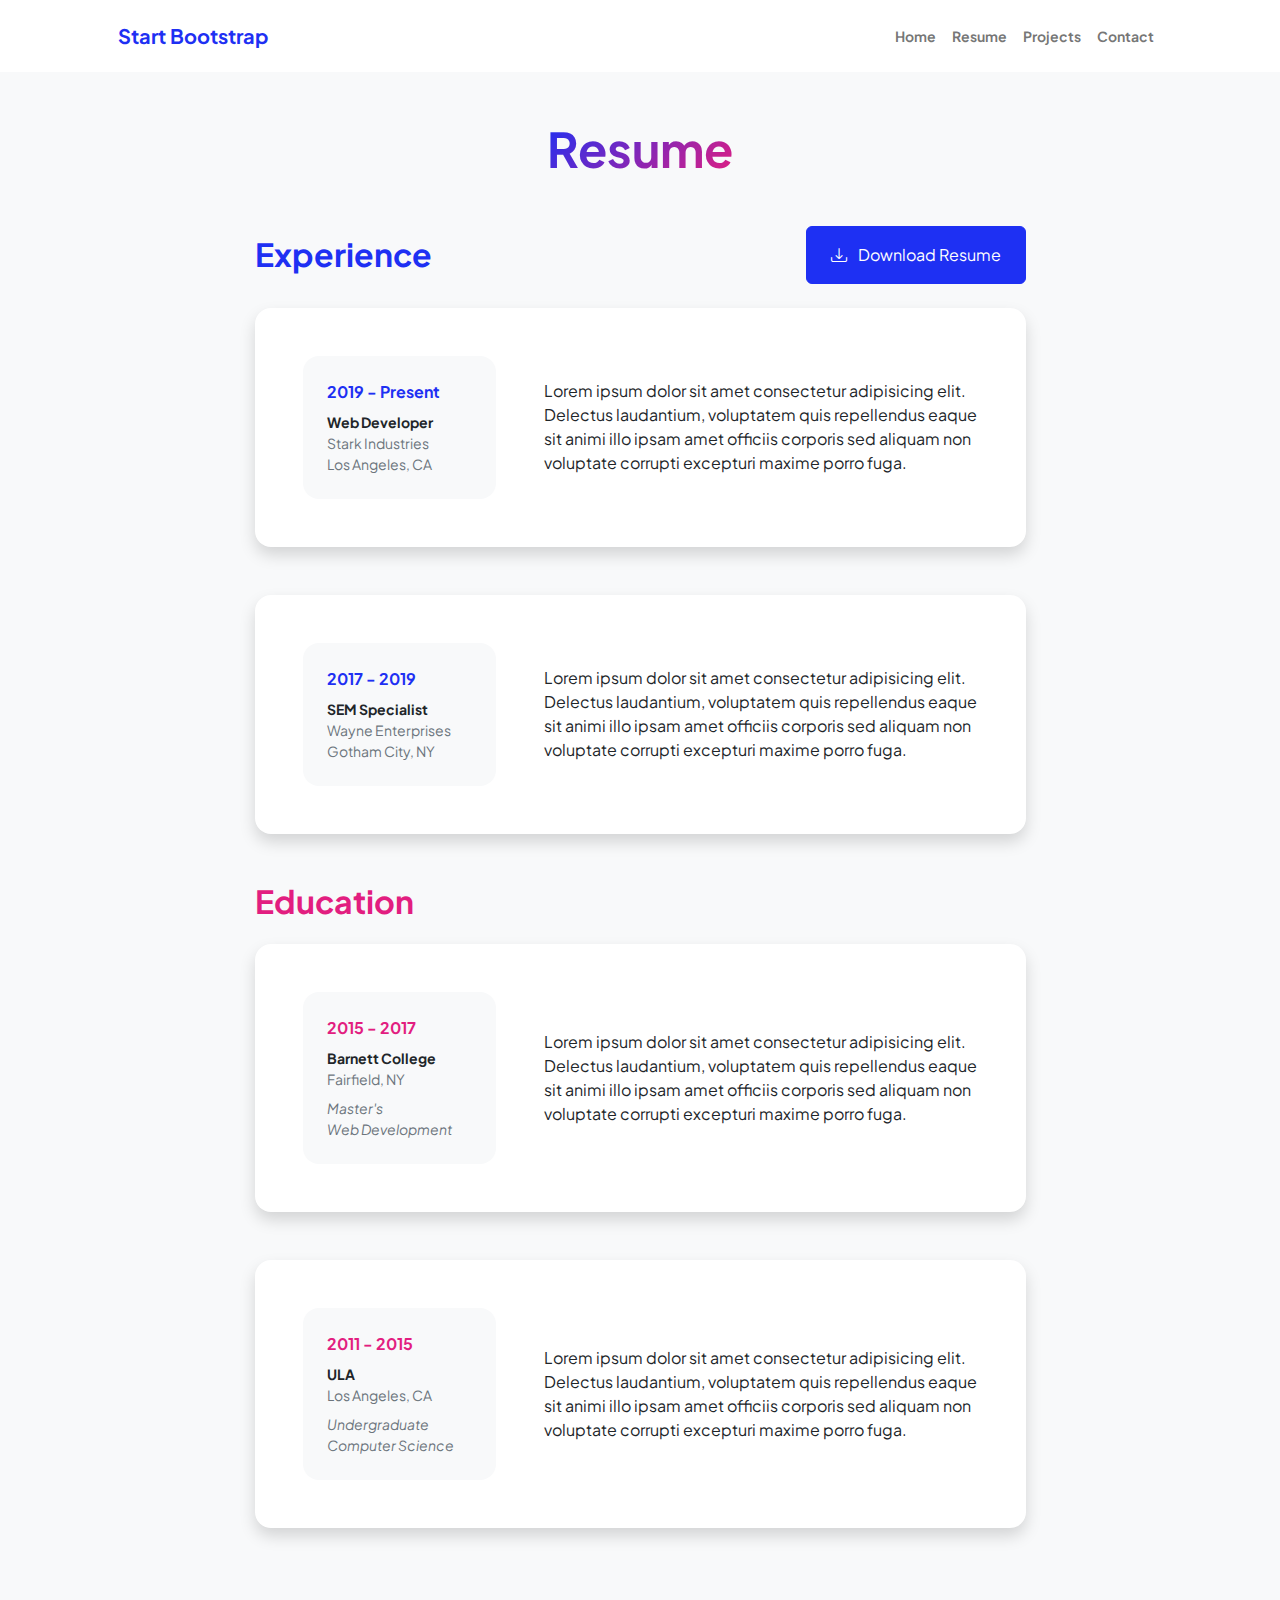
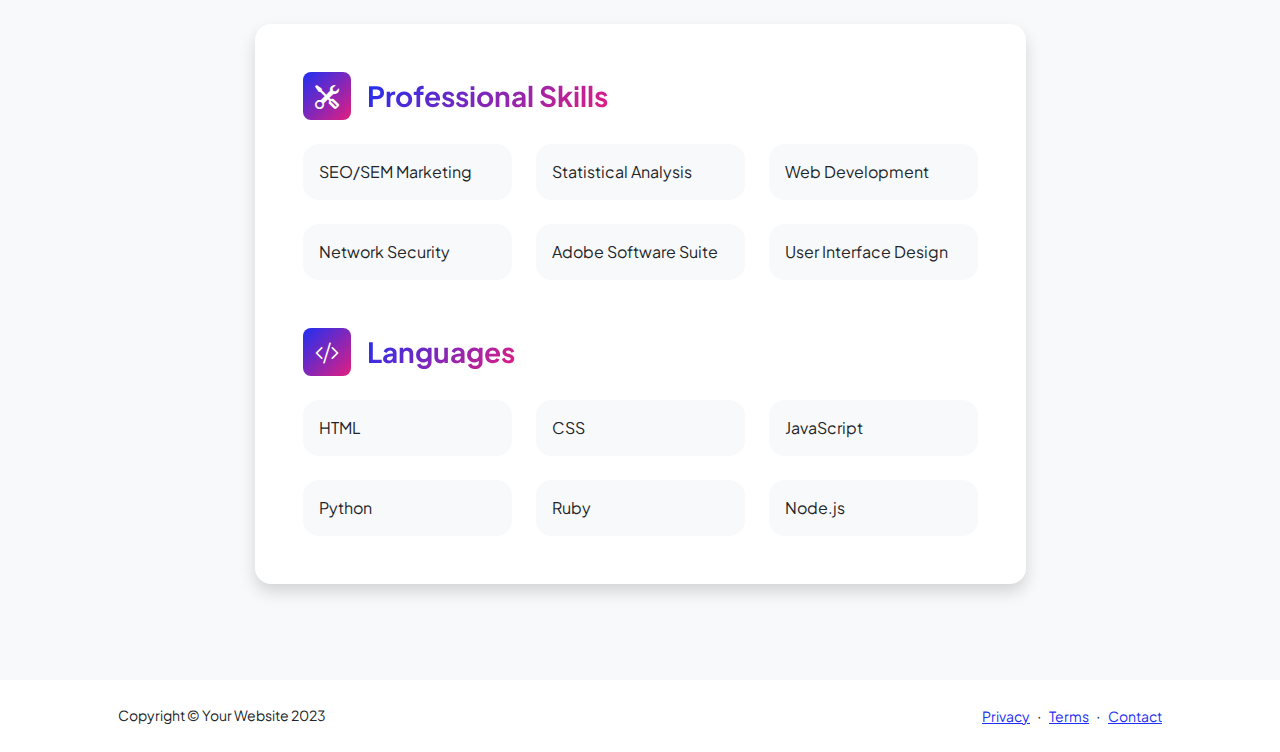
==== spongbob/Krusty Krab.html @ 510eed65 "s" ====
<!DOCTYPE html>
<html lang="en">
    <head>
        <meta charset="utf-8" />
        <meta name="viewport" content="width=device-width, initial-scale=1, shrink-to-fit=no" />
        <meta name="description" content="" />
        <meta name="author" content="" />
        <title>Personal - Start Bootstrap Template</title>
        <!-- Favicon-->
        <link rel="icon" type="image/x-icon" href="assets/favicon.ico" />
        <!-- Custom Google font-->
        <link rel="preconnect" href="https://fonts.googleapis.com" />
        <link rel="preconnect" href="https://fonts.gstatic.com" crossorigin />
        <link href="https://fonts.googleapis.com/css2?family=Plus+Jakarta+Sans:wght@100;200;300;400;500;600;700;800;900&amp;display=swap" rel="stylesheet" />
        <!-- Bootstrap icons-->
        <link href="https://cdn.jsdelivr.net/npm/bootstrap-icons@1.8.1/font/bootstrap-icons.css" rel="stylesheet" />
        <!-- Core theme CSS (includes Bootstrap)-->
        <link href="css/styles.css" rel="stylesheet" />
    </head>
    <body class="d-flex flex-column h-100 bg-light">
        <main class="flex-shrink-0">
            <!-- Navigation-->
            <nav class="navbar navbar-expand-lg navbar-light bg-white py-3">
                <div class="container px-5">
                    <a class="navbar-brand" href="index.html"><span class="fw-bolder text-primary">Start Bootstrap</span></a>
                    <button class="navbar-toggler" type="button" data-bs-toggle="collapse" data-bs-target="#navbarSupportedContent" aria-controls="navbarSupportedContent" aria-expanded="false" aria-label="Toggle navigation"><span class="navbar-toggler-icon"></span></button>
                    <div class="collapse navbar-collapse" id="navbarSupportedContent">
                        <ul class="navbar-nav ms-auto mb-2 mb-lg-0 small fw-bolder">
                            <li class="nav-item"><a class="nav-link" href="index.html">Home</a></li>
                            <li class="nav-item"><a class="nav-link" href="resume.html">Resume</a></li>
                            <li class="nav-item"><a class="nav-link" href="projects.html">Projects</a></li>
                            <li class="nav-item"><a class="nav-link" href="contact.html">Contact</a></li>
                        </ul>
                    </div>
                </div>
            </nav>
            <!-- Page Content-->
            <div class="container px-5 my-5">
                <div class="text-center mb-5">
                    <h1 class="display-5 fw-bolder mb-0"><span class="text-gradient d-inline">Resume</span></h1>
                </div>
                <div class="row gx-5 justify-content-center">
                    <div class="col-lg-11 col-xl-9 col-xxl-8">
                        <!-- Experience Section-->
                        <section>
                            <div class="d-flex align-items-center justify-content-between mb-4">
                                <h2 class="text-primary fw-bolder mb-0">Experience</h2>
                                <!-- Download resume button-->
                                <!-- Note: Set the link href target to a PDF file within your project-->
                                <a class="btn btn-primary px-4 py-3" href="#!">
                                    <div class="d-inline-block bi bi-download me-2"></div>
                                    Download Resume
                                </a>
                            </div>
                            <!-- Experience Card 1-->
                            <div class="card shadow border-0 rounded-4 mb-5">
                                <div class="card-body p-5">
                                    <div class="row align-items-center gx-5">
                                        <div class="col text-center text-lg-start mb-4 mb-lg-0">
                                            <div class="bg-light p-4 rounded-4">
                                                <div class="text-primary fw-bolder mb-2">2019 - Present</div>
                                                <div class="small fw-bolder">Web Developer</div>
                                                <div class="small text-muted">Stark Industries</div>
                                                <div class="small text-muted">Los Angeles, CA</div>
                                            </div>
                                        </div>
                                        <div class="col-lg-8"><div>Lorem ipsum dolor sit amet consectetur adipisicing elit. Delectus laudantium, voluptatem quis repellendus eaque sit animi illo ipsam amet officiis corporis sed aliquam non voluptate corrupti excepturi maxime porro fuga.</div></div>
                                    </div>
                                </div>
                            </div>
                            <!-- Experience Card 2-->
                            <div class="card shadow border-0 rounded-4 mb-5">
                                <div class="card-body p-5">
                                    <div class="row align-items-center gx-5">
                                        <div class="col text-center text-lg-start mb-4 mb-lg-0">
                                            <div class="bg-light p-4 rounded-4">
                                                <div class="text-primary fw-bolder mb-2">2017 - 2019</div>
                                                <div class="small fw-bolder">SEM Specialist</div>
                                                <div class="small text-muted">Wayne Enterprises</div>
                                                <div class="small text-muted">Gotham City, NY</div>
                                            </div>
                                        </div>
                                        <div class="col-lg-8"><div>Lorem ipsum dolor sit amet consectetur adipisicing elit. Delectus laudantium, voluptatem quis repellendus eaque sit animi illo ipsam amet officiis corporis sed aliquam non voluptate corrupti excepturi maxime porro fuga.</div></div>
                                    </div>
                                </div>
                            </div>
                        </section>
                        <!-- Education Section-->
                        <section>
                            <h2 class="text-secondary fw-bolder mb-4">Education</h2>
                            <!-- Education Card 1-->
                            <div class="card shadow border-0 rounded-4 mb-5">
                                <div class="card-body p-5">
                                    <div class="row align-items-center gx-5">
                                        <div class="col text-center text-lg-start mb-4 mb-lg-0">
                                            <div class="bg-light p-4 rounded-4">
                                                <div class="text-secondary fw-bolder mb-2">2015 - 2017</div>
                                                <div class="mb-2">
                                                    <div class="small fw-bolder">Barnett College</div>
                                                    <div class="small text-muted">Fairfield, NY</div>
                                                </div>
                                                <div class="fst-italic">
                                                    <div class="small text-muted">Master's</div>
                                                    <div class="small text-muted">Web Development</div>
                                                </div>
                                            </div>
                                        </div>
                                        <div class="col-lg-8"><div>Lorem ipsum dolor sit amet consectetur adipisicing elit. Delectus laudantium, voluptatem quis repellendus eaque sit animi illo ipsam amet officiis corporis sed aliquam non voluptate corrupti excepturi maxime porro fuga.</div></div>
                                    </div>
                                </div>
                            </div>
                            <!-- Education Card 2-->
                            <div class="card shadow border-0 rounded-4 mb-5">
                                <div class="card-body p-5">
                                    <div class="row align-items-center gx-5">
                                        <div class="col text-center text-lg-start mb-4 mb-lg-0">
                                            <div class="bg-light p-4 rounded-4">
                                                <div class="text-secondary fw-bolder mb-2">2011 - 2015</div>
                                                <div class="mb-2">
                                                    <div class="small fw-bolder">ULA</div>
                                                    <div class="small text-muted">Los Angeles, CA</div>
                                                </div>
                                                <div class="fst-italic">
                                                    <div class="small text-muted">Undergraduate</div>
                                                    <div class="small text-muted">Computer Science</div>
                                                </div>
                                            </div>
                                        </div>
                                        <div class="col-lg-8"><div>Lorem ipsum dolor sit amet consectetur adipisicing elit. Delectus laudantium, voluptatem quis repellendus eaque sit animi illo ipsam amet officiis corporis sed aliquam non voluptate corrupti excepturi maxime porro fuga.</div></div>
                                    </div>
                                </div>
                            </div>
                        </section>
                        <!-- Divider-->
                        <div class="pb-5"></div>
                        <!-- Skills Section-->
                        <section>
                            <!-- Skillset Card-->
                            <div class="card shadow border-0 rounded-4 mb-5">
                                <div class="card-body p-5">
                                    <!-- Professional skills list-->
                                    <div class="mb-5">
                                        <div class="d-flex align-items-center mb-4">
                                            <div class="feature bg-primary bg-gradient-primary-to-secondary text-white rounded-3 me-3"><i class="bi bi-tools"></i></div>
                                            <h3 class="fw-bolder mb-0"><span class="text-gradient d-inline">Professional Skills</span></h3>
                                        </div>
                                        <div class="row row-cols-1 row-cols-md-3 mb-4">
                                            <div class="col mb-4 mb-md-0"><div class="d-flex align-items-center bg-light rounded-4 p-3 h-100">SEO/SEM Marketing</div></div>
                                            <div class="col mb-4 mb-md-0"><div class="d-flex align-items-center bg-light rounded-4 p-3 h-100">Statistical Analysis</div></div>
                                            <div class="col"><div class="d-flex align-items-center bg-light rounded-4 p-3 h-100">Web Development</div></div>
                                        </div>
                                        <div class="row row-cols-1 row-cols-md-3">
                                            <div class="col mb-4 mb-md-0"><div class="d-flex align-items-center bg-light rounded-4 p-3 h-100">Network Security</div></div>
                                            <div class="col mb-4 mb-md-0"><div class="d-flex align-items-center bg-light rounded-4 p-3 h-100">Adobe Software Suite</div></div>
                                            <div class="col"><div class="d-flex align-items-center bg-light rounded-4 p-3 h-100">User Interface Design</div></div>
                                        </div>
                                    </div>
                                    <!-- Languages list-->
                                    <div class="mb-0">
                                        <div class="d-flex align-items-center mb-4">
                                            <div class="feature bg-primary bg-gradient-primary-to-secondary text-white rounded-3 me-3"><i class="bi bi-code-slash"></i></div>
                                            <h3 class="fw-bolder mb-0"><span class="text-gradient d-inline">Languages</span></h3>
                                        </div>
                                        <div class="row row-cols-1 row-cols-md-3 mb-4">
                                            <div class="col mb-4 mb-md-0"><div class="d-flex align-items-center bg-light rounded-4 p-3 h-100">HTML</div></div>
                                            <div class="col mb-4 mb-md-0"><div class="d-flex align-items-center bg-light rounded-4 p-3 h-100">CSS</div></div>
                                            <div class="col"><div class="d-flex align-items-center bg-light rounded-4 p-3 h-100">JavaScript</div></div>
                                        </div>
                                        <div class="row row-cols-1 row-cols-md-3">
                                            <div class="col mb-4 mb-md-0"><div class="d-flex align-items-center bg-light rounded-4 p-3 h-100">Python</div></div>
                                            <div class="col mb-4 mb-md-0"><div class="d-flex align-items-center bg-light rounded-4 p-3 h-100">Ruby</div></div>
                                            <div class="col"><div class="d-flex align-items-center bg-light rounded-4 p-3 h-100">Node.js</div></div>
                                        </div>
                                    </div>
                                </div>
                            </div>
                        </section>
                    </div>
                </div>
            </div>
        </main>
        <!-- Footer-->
        <footer class="bg-white py-4 mt-auto">
            <div class="container px-5">
                <div class="row align-items-center justify-content-between flex-column flex-sm-row">
                    <div class="col-auto"><div class="small m-0">Copyright &copy; Your Website 2023</div></div>
                    <div class="col-auto">
                        <a class="small" href="#!">Privacy</a>
                        <span class="mx-1">&middot;</span>
                        <a class="small" href="#!">Terms</a>
                        <span class="mx-1">&middot;</span>
                        <a class="small" href="#!">Contact</a>
                    </div>
                </div>
            </div>
        </footer>
        <!-- Bootstrap core JS-->
        <script src="https://cdn.jsdelivr.net/npm/bootstrap@5.2.3/dist/js/bootstrap.bundle.min.js"></script>
        <!-- Core theme JS-->
        <script src="js/scripts.js"></script>
    </body>
</html>
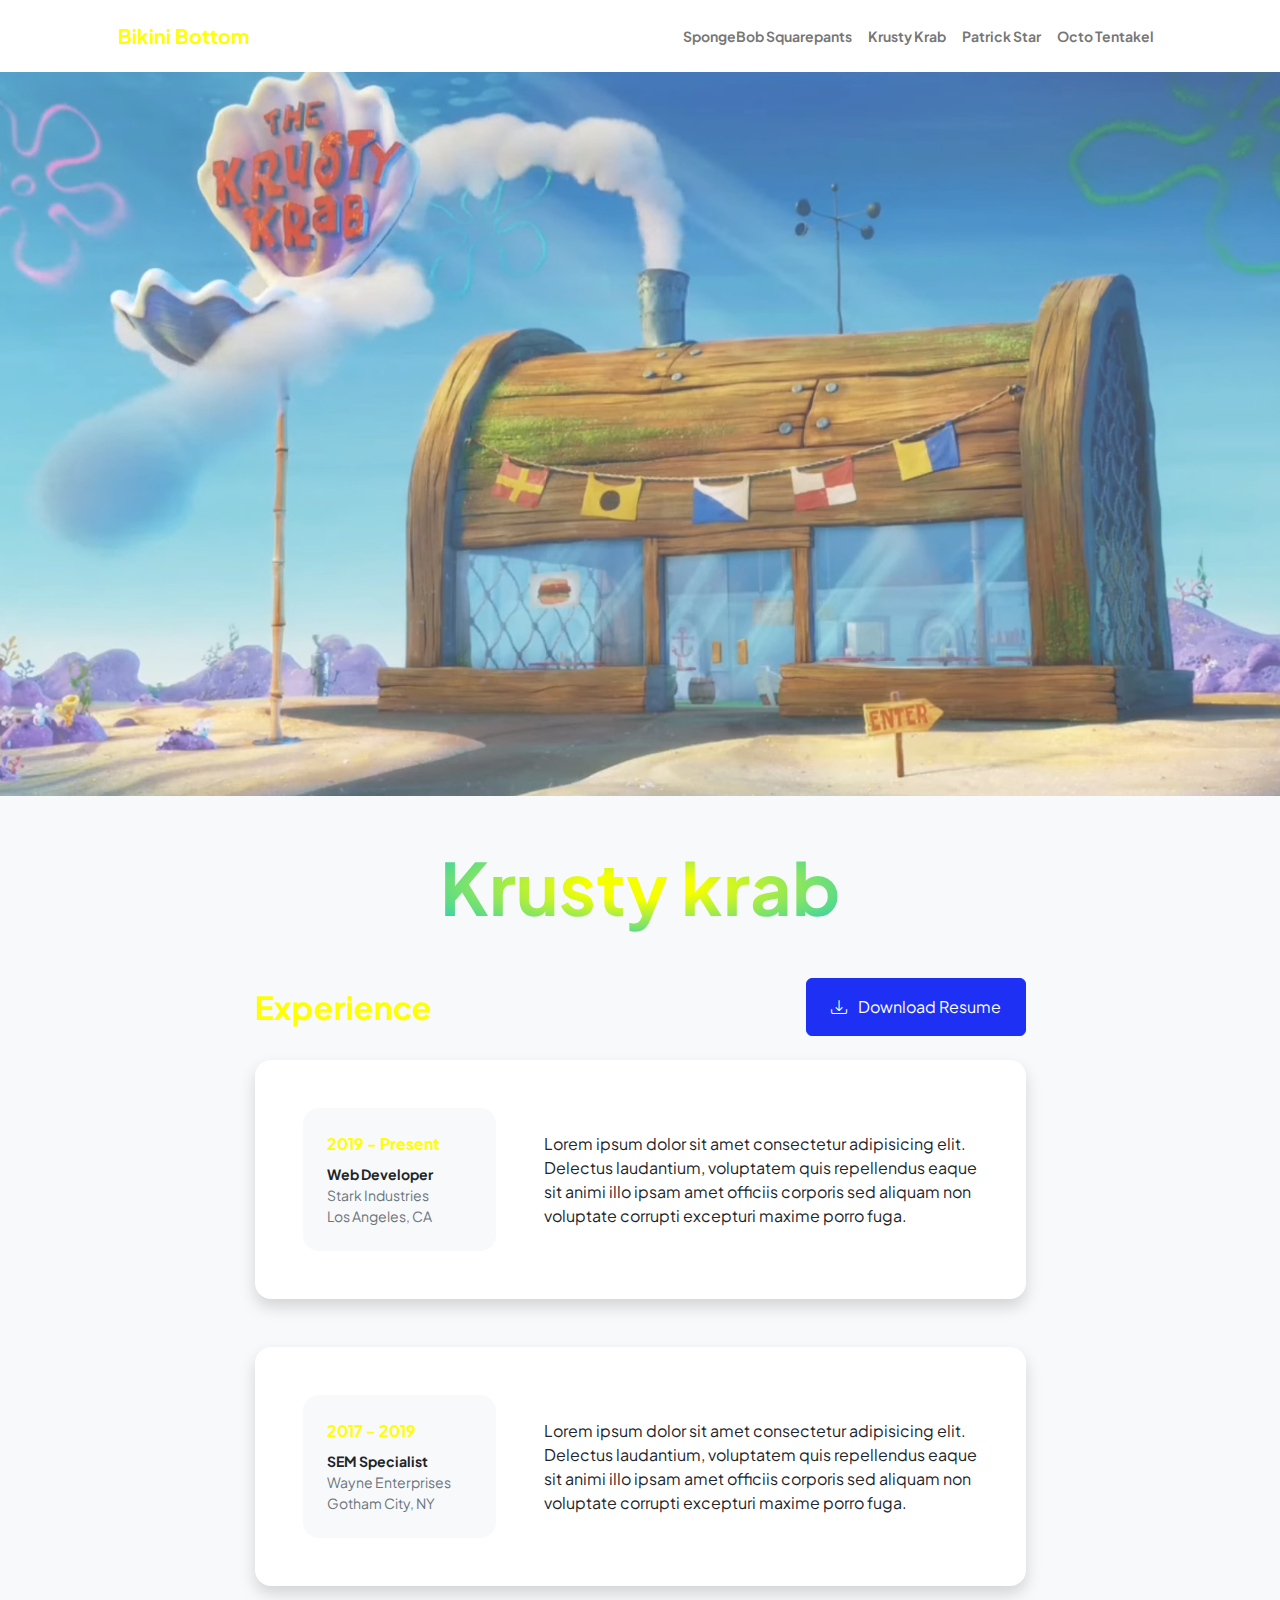
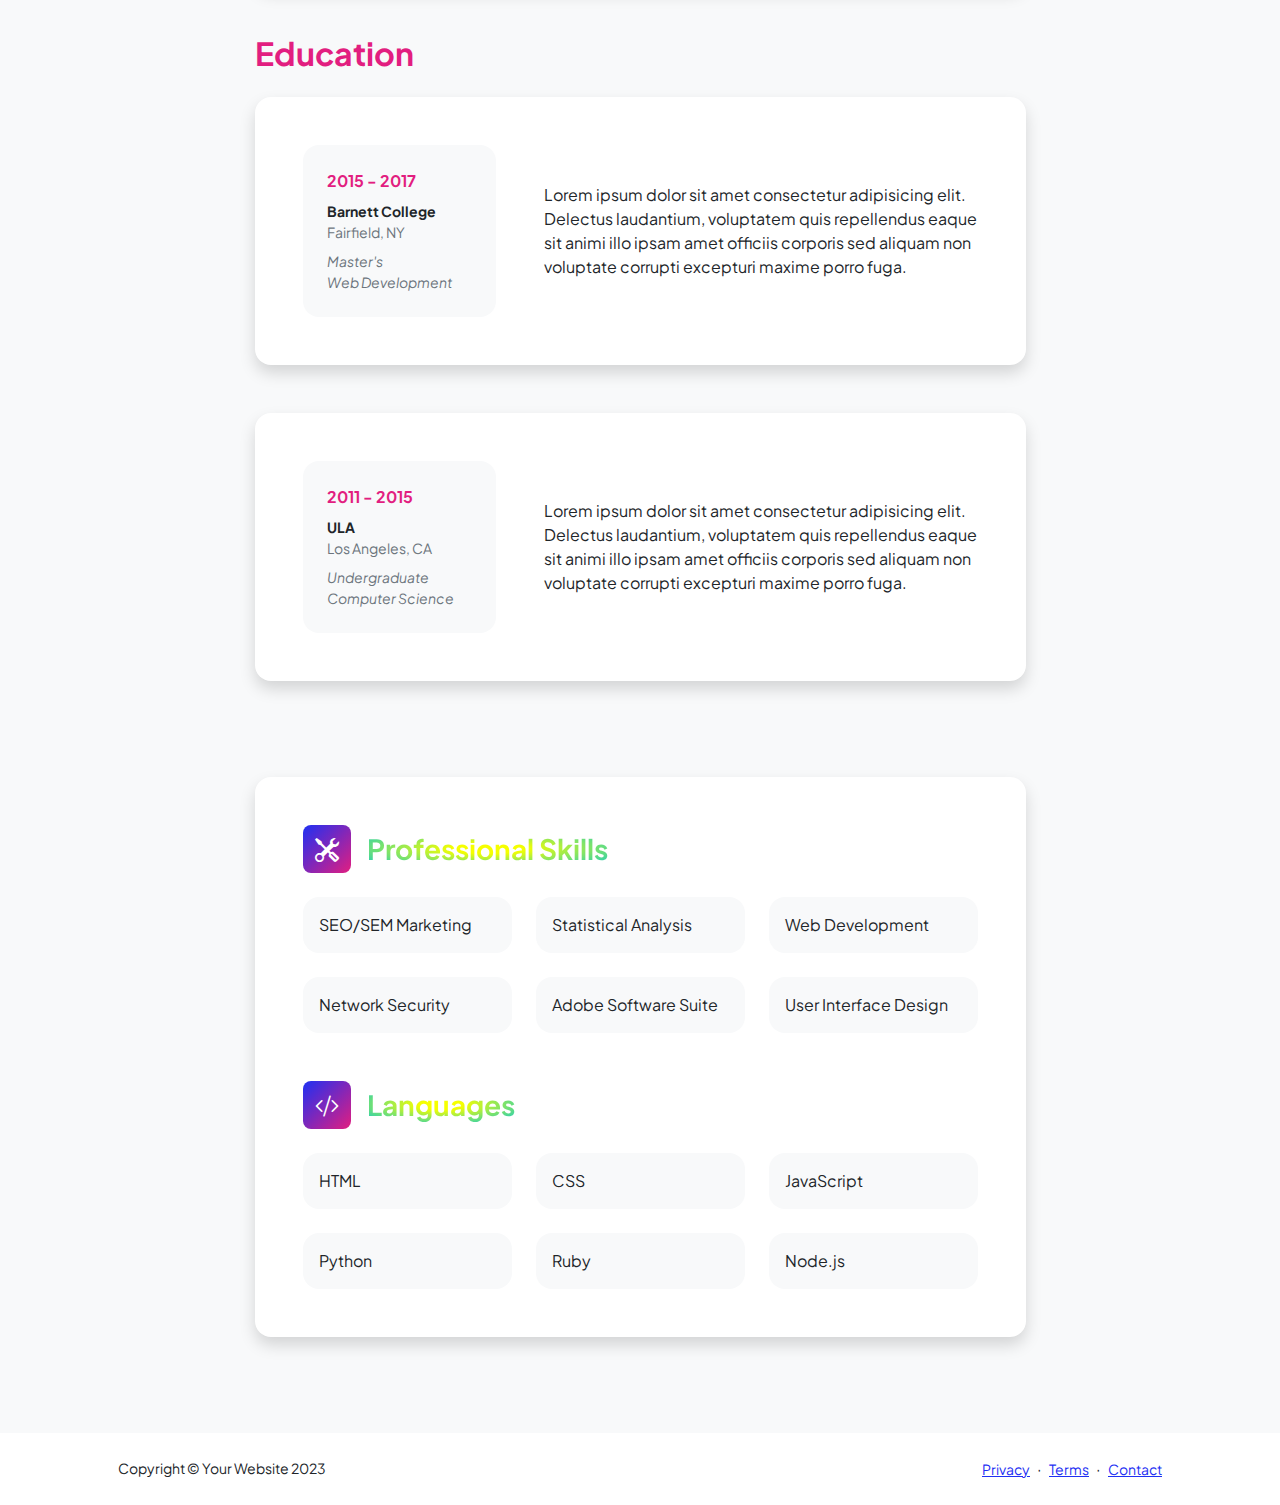
==== commit c5e1ea9f: "alles" ====
--- a/spongbob/Krusty Krab.html
+++ b/spongbob/Krusty Krab.html
@@ -5,7 +5,7 @@
         <meta name="viewport" content="width=device-width, initial-scale=1, shrink-to-fit=no" />
         <meta name="description" content="" />
         <meta name="author" content="" />
-        <title>Personal - Start Bootstrap Template</title>
+        <title>Spongebob Squarepants</title>
         <!-- Favicon-->
         <link rel="icon" type="image/x-icon" href="assets/favicon.ico" />
         <!-- Custom Google font-->
@@ -22,22 +22,26 @@
             <!-- Navigation-->
             <nav class="navbar navbar-expand-lg navbar-light bg-white py-3">
                 <div class="container px-5">
-                    <a class="navbar-brand" href="index.html"><span class="fw-bolder text-primary">Start Bootstrap</span></a>
+                    <a class="navbar-brand" href="index.html"><span class="fw-bolder text-primary">Bikini Bottom</span></a>
                     <button class="navbar-toggler" type="button" data-bs-toggle="collapse" data-bs-target="#navbarSupportedContent" aria-controls="navbarSupportedContent" aria-expanded="false" aria-label="Toggle navigation"><span class="navbar-toggler-icon"></span></button>
                     <div class="collapse navbar-collapse" id="navbarSupportedContent">
                         <ul class="navbar-nav ms-auto mb-2 mb-lg-0 small fw-bolder">
-                            <li class="nav-item"><a class="nav-link" href="index.html">Home</a></li>
-                            <li class="nav-item"><a class="nav-link" href="resume.html">Resume</a></li>
-                            <li class="nav-item"><a class="nav-link" href="projects.html">Projects</a></li>
-                            <li class="nav-item"><a class="nav-link" href="contact.html">Contact</a></li>
+                            <li class="nav-item"><a class="nav-link" href="index.html">SpongeBob Squarepants</a></li>
+                            <li class="nav-item"><a class="nav-link" href="Krusty%20Krab.html">Krusty Krab</a></li>
+                            <li class="nav-item"><a class="nav-link" href="Patrick%20.html">Patrick Star</a></li>
+                            <li class="nav-item"><a class="nav-link" href="octo.html">Octo Tentakel</a></li>
                         </ul>
                     </div>
                 </div>
             </nav>
             <!-- Page Content-->
+         <div class="d-flex align-items-center">
+                    <img class="backgroundkrusty" src="assets/krusty.png"... />
+            </div>                     
+                                    
             <div class="container px-5 my-5">
                 <div class="text-center mb-5">
-                    <h1 class="display-5 fw-bolder mb-0"><span class="text-gradient d-inline">Resume</span></h1>
+                    <h1 class="display-2 fw-bolder mb-0"><span class="text-gradient d-inline">Krusty krab</span></h1>
                 </div>
                 <div class="row gx-5 justify-content-center">
                     <div class="col-lg-11 col-xl-9 col-xxl-8">
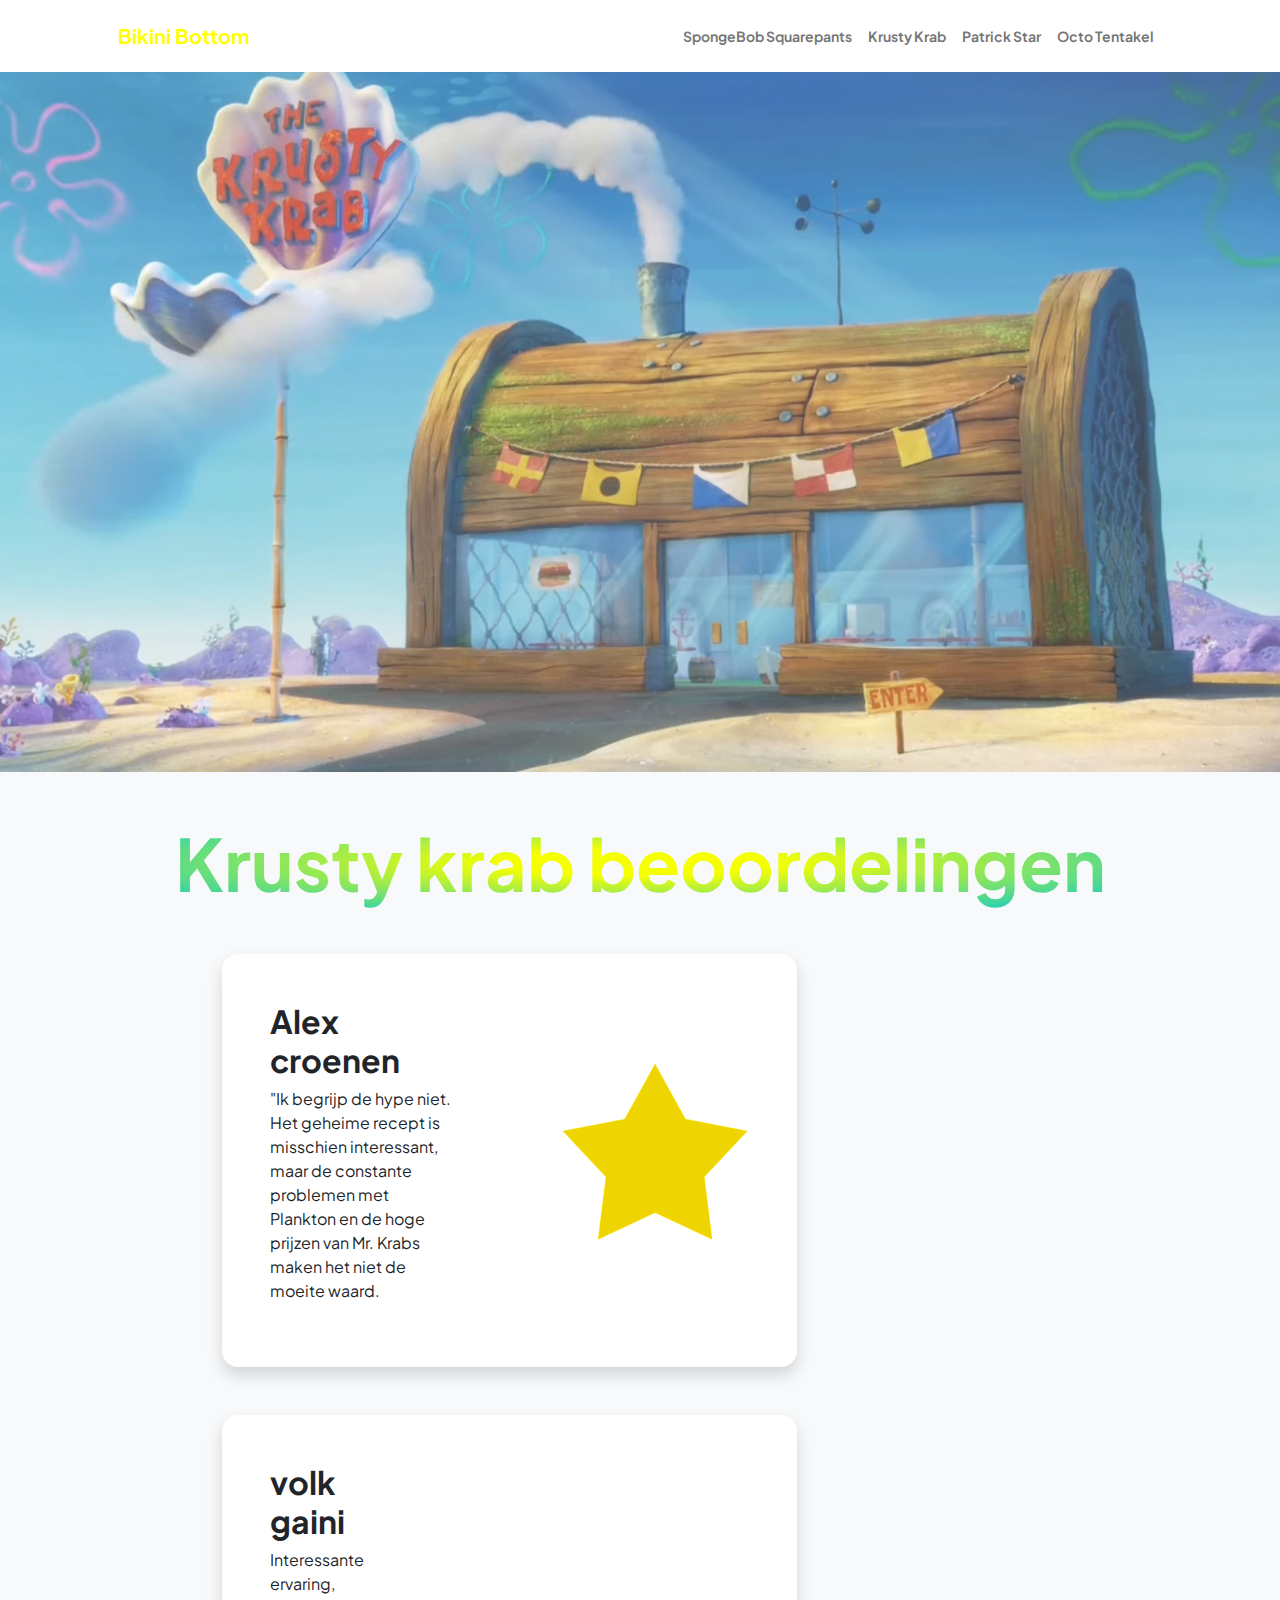
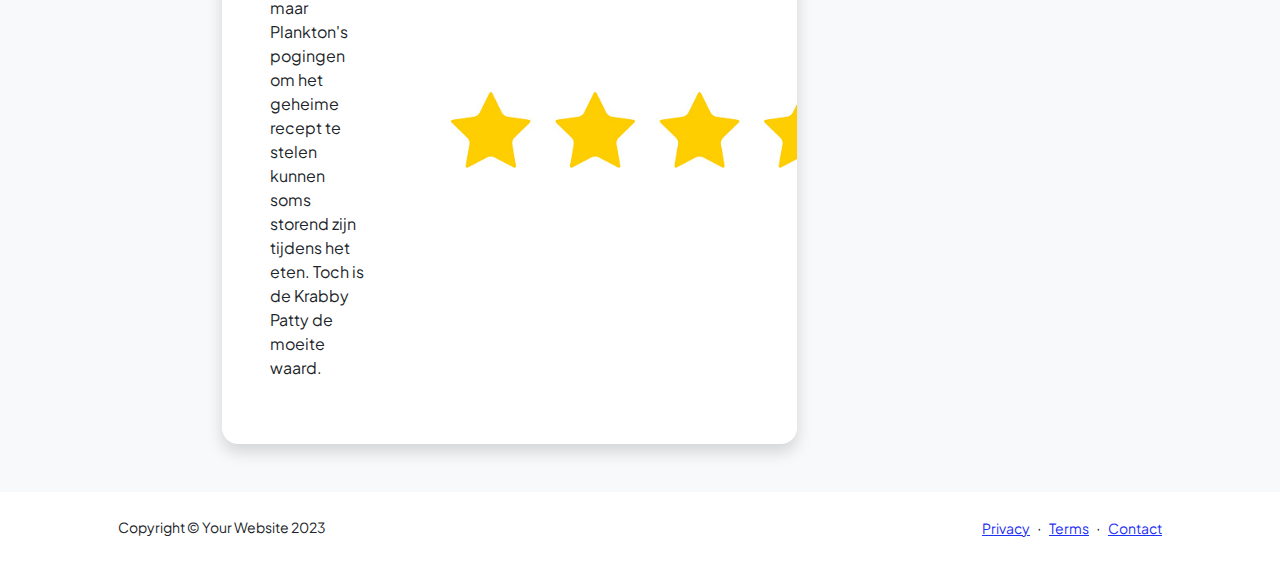
==== commit 4a5689f9: "octo" ====
--- a/spongbob/Krusty Krab.html
+++ b/spongbob/Krusty Krab.html
@@ -41,146 +41,37 @@
                                     
             <div class="container px-5 my-5">
                 <div class="text-center mb-5">
-                    <h1 class="display-2 fw-bolder mb-0"><span class="text-gradient d-inline">Krusty krab</span></h1>
+                    <h1 class="display-2 fw-bolder mb-0"><span class="text-gradient d-inline">Krusty krab beoordelingen </span></h1>
                 </div>
-                <div class="row gx-5 justify-content-center">
                     <div class="col-lg-11 col-xl-9 col-xxl-8">
-                        <!-- Experience Section-->
-                        <section>
-                            <div class="d-flex align-items-center justify-content-between mb-4">
-                                <h2 class="text-primary fw-bolder mb-0">Experience</h2>
-                                <!-- Download resume button-->
-                                <!-- Note: Set the link href target to a PDF file within your project-->
-                                <a class="btn btn-primary px-4 py-3" href="#!">
-                                    <div class="d-inline-block bi bi-download me-2"></div>
-                                    Download Resume
-                                </a>
-                            </div>
-                            <!-- Experience Card 1-->
-                            <div class="card shadow border-0 rounded-4 mb-5">
-                                <div class="card-body p-5">
-                                    <div class="row align-items-center gx-5">
-                                        <div class="col text-center text-lg-start mb-4 mb-lg-0">
-                                            <div class="bg-light p-4 rounded-4">
-                                                <div class="text-primary fw-bolder mb-2">2019 - Present</div>
-                                                <div class="small fw-bolder">Web Developer</div>
-                                                <div class="small text-muted">Stark Industries</div>
-                                                <div class="small text-muted">Los Angeles, CA</div>
-                                            </div>
+                       <div class="row gx-5 justify-content-center">
+                        <div class="col-lg-11 col-xl-9 col-xxl-8">
+                            <!-- Project Card 1-->
+                            <div class="card overflow-hidden shadow rounded-4 border-0 mb-5">
+                                <div class="card-body p-0">
+                                    <div class="d-flex align-items-center">
+                                        <div class="p-5">
+                                            <h2 class="fw-bolder">Alex croenen </h2>
+                                            <p>"Ik begrijp de hype niet. Het geheime recept is misschien interessant, maar de constante problemen met Plankton en de hoge prijzen van Mr. Krabs maken het niet de moeite waard.</p>
                                         </div>
-                                        <div class="col-lg-8"><div>Lorem ipsum dolor sit amet consectetur adipisicing elit. Delectus laudantium, voluptatem quis repellendus eaque sit animi illo ipsam amet officiis corporis sed aliquam non voluptate corrupti excepturi maxime porro fuga.</div></div>
+                                       <img class="img-fluid" src="assets/ster.png" alt="..." />
                                     </div>
                                 </div>
                             </div>
-                            <!-- Experience Card 2-->
-                            <div class="card shadow border-0 rounded-4 mb-5">
-                                <div class="card-body p-5">
-                                    <div class="row align-items-center gx-5">
-                                        <div class="col text-center text-lg-start mb-4 mb-lg-0">
-                                            <div class="bg-light p-4 rounded-4">
-                                                <div class="text-primary fw-bolder mb-2">2017 - 2019</div>
-                                                <div class="small fw-bolder">SEM Specialist</div>
-                                                <div class="small text-muted">Wayne Enterprises</div>
-                                                <div class="small text-muted">Gotham City, NY</div>
-                                            </div>
+                            <!-- Project Card 2-->
+                            <div class="card overflow-hidden shadow rounded-4 border-0">
+                                <div class="card-body p-0">
+                                    <div class="d-flex align-items-center">
+                                        <div class="p-5">
+                                            <h2 class="fw-bolder">volk gaini</h2>
+                                            <p>Interessante ervaring, maar Plankton's pogingen om het geheime recept te stelen kunnen soms storend zijn tijdens het eten. Toch is de Krabby Patty de moeite waard.</p>
                                         </div>
-                                        <div class="col-lg-8"><div>Lorem ipsum dolor sit amet consectetur adipisicing elit. Delectus laudantium, voluptatem quis repellendus eaque sit animi illo ipsam amet officiis corporis sed aliquam non voluptate corrupti excepturi maxime porro fuga.</div></div>
+                                        <img class="img-fluid" src="assets/4sterren.jpg" alt="..." />
                                     </div>
                                 </div>
-                            </div>
-                        </section>
-                        <!-- Education Section-->
-                        <section>
-                            <h2 class="text-secondary fw-bolder mb-4">Education</h2>
-                            <!-- Education Card 1-->
-                            <div class="card shadow border-0 rounded-4 mb-5">
-                                <div class="card-body p-5">
-                                    <div class="row align-items-center gx-5">
-                                        <div class="col text-center text-lg-start mb-4 mb-lg-0">
-                                            <div class="bg-light p-4 rounded-4">
-                                                <div class="text-secondary fw-bolder mb-2">2015 - 2017</div>
-                                                <div class="mb-2">
-                                                    <div class="small fw-bolder">Barnett College</div>
-                                                    <div class="small text-muted">Fairfield, NY</div>
-                                                </div>
-                                                <div class="fst-italic">
-                                                    <div class="small text-muted">Master's</div>
-                                                    <div class="small text-muted">Web Development</div>
-                                                </div>
-                                            </div>
-                                        </div>
-                                        <div class="col-lg-8"><div>Lorem ipsum dolor sit amet consectetur adipisicing elit. Delectus laudantium, voluptatem quis repellendus eaque sit animi illo ipsam amet officiis corporis sed aliquam non voluptate corrupti excepturi maxime porro fuga.</div></div>
-                                    </div>
-                                </div>
-                            </div>
-                            <!-- Education Card 2-->
-                            <div class="card shadow border-0 rounded-4 mb-5">
-                                <div class="card-body p-5">
-                                    <div class="row align-items-center gx-5">
-                                        <div class="col text-center text-lg-start mb-4 mb-lg-0">
-                                            <div class="bg-light p-4 rounded-4">
-                                                <div class="text-secondary fw-bolder mb-2">2011 - 2015</div>
-                                                <div class="mb-2">
-                                                    <div class="small fw-bolder">ULA</div>
-                                                    <div class="small text-muted">Los Angeles, CA</div>
-                                                </div>
-                                                <div class="fst-italic">
-                                                    <div class="small text-muted">Undergraduate</div>
-                                                    <div class="small text-muted">Computer Science</div>
-                                                </div>
-                                            </div>
-                                        </div>
-                                        <div class="col-lg-8"><div>Lorem ipsum dolor sit amet consectetur adipisicing elit. Delectus laudantium, voluptatem quis repellendus eaque sit animi illo ipsam amet officiis corporis sed aliquam non voluptate corrupti excepturi maxime porro fuga.</div></div>
-                                    </div>
-                                </div>
-                            </div>
-                        </section>
-                        <!-- Divider-->
-                        <div class="pb-5"></div>
-                        <!-- Skills Section-->
-                        <section>
-                            <!-- Skillset Card-->
-                            <div class="card shadow border-0 rounded-4 mb-5">
-                                <div class="card-body p-5">
-                                    <!-- Professional skills list-->
-                                    <div class="mb-5">
-                                        <div class="d-flex align-items-center mb-4">
-                                            <div class="feature bg-primary bg-gradient-primary-to-secondary text-white rounded-3 me-3"><i class="bi bi-tools"></i></div>
-                                            <h3 class="fw-bolder mb-0"><span class="text-gradient d-inline">Professional Skills</span></h3>
-                                        </div>
-                                        <div class="row row-cols-1 row-cols-md-3 mb-4">
-                                            <div class="col mb-4 mb-md-0"><div class="d-flex align-items-center bg-light rounded-4 p-3 h-100">SEO/SEM Marketing</div></div>
-                                            <div class="col mb-4 mb-md-0"><div class="d-flex align-items-center bg-light rounded-4 p-3 h-100">Statistical Analysis</div></div>
-                                            <div class="col"><div class="d-flex align-items-center bg-light rounded-4 p-3 h-100">Web Development</div></div>
-                                        </div>
-                                        <div class="row row-cols-1 row-cols-md-3">
-                                            <div class="col mb-4 mb-md-0"><div class="d-flex align-items-center bg-light rounded-4 p-3 h-100">Network Security</div></div>
-                                            <div class="col mb-4 mb-md-0"><div class="d-flex align-items-center bg-light rounded-4 p-3 h-100">Adobe Software Suite</div></div>
-                                            <div class="col"><div class="d-flex align-items-center bg-light rounded-4 p-3 h-100">User Interface Design</div></div>
-                                        </div>
-                                    </div>
-                                    <!-- Languages list-->
-                                    <div class="mb-0">
-                                        <div class="d-flex align-items-center mb-4">
-                                            <div class="feature bg-primary bg-gradient-primary-to-secondary text-white rounded-3 me-3"><i class="bi bi-code-slash"></i></div>
-                                            <h3 class="fw-bolder mb-0"><span class="text-gradient d-inline">Languages</span></h3>
-                                        </div>
-                                        <div class="row row-cols-1 row-cols-md-3 mb-4">
-                                            <div class="col mb-4 mb-md-0"><div class="d-flex align-items-center bg-light rounded-4 p-3 h-100">HTML</div></div>
-                                            <div class="col mb-4 mb-md-0"><div class="d-flex align-items-center bg-light rounded-4 p-3 h-100">CSS</div></div>
-                                            <div class="col"><div class="d-flex align-items-center bg-light rounded-4 p-3 h-100">JavaScript</div></div>
-                                        </div>
-                                        <div class="row row-cols-1 row-cols-md-3">
-                                            <div class="col mb-4 mb-md-0"><div class="d-flex align-items-center bg-light rounded-4 p-3 h-100">Python</div></div>
-                                            <div class="col mb-4 mb-md-0"><div class="d-flex align-items-center bg-light rounded-4 p-3 h-100">Ruby</div></div>
-                                            <div class="col"><div class="d-flex align-items-center bg-light rounded-4 p-3 h-100">Node.js</div></div>
-                                        </div>
-                                    </div>
-                                </div>
-                            </div>
-                        </section>
+
                     </div>
-                </div>
+
             </div>
         </main>
         <!-- Footer-->
